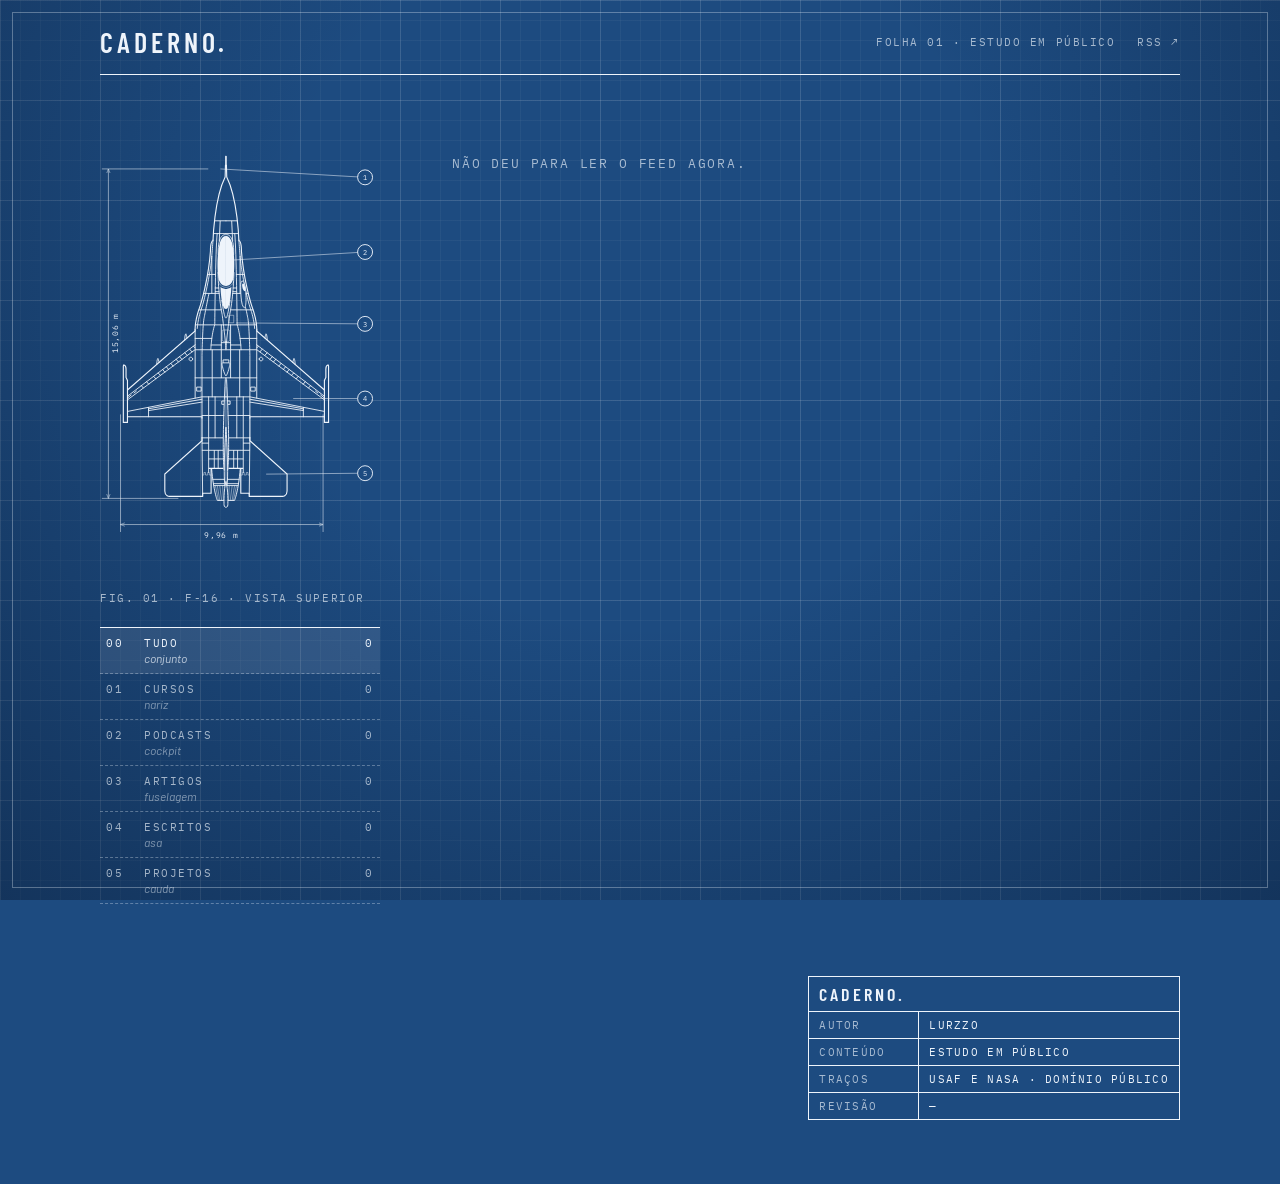
==== index.html @ 545d67e6 "Etapa 1: site estático lendo o feed.json Página única no estilo blueprint, separada do protótipo em " ====
<!doctype html>
<html lang="pt-BR">
<head>
<meta charset="utf-8">
<meta name="viewport" content="width=device-width, initial-scale=1">
<title>caderno.</title>
<meta name="description" content="O que ando estudando, lendo, ouvindo, escrevendo e construindo. Em público.">
<link rel="alternate" type="application/rss+xml" title="caderno." href="feed.xml">
<link rel="preconnect" href="https://fonts.googleapis.com">
<link rel="preconnect" href="https://fonts.gstatic.com" crossorigin>
<link href="https://fonts.googleapis.com/css2?family=Barlow:ital,wght@0,400;0,500;1,400&family=Barlow+Condensed:wght@500;600&family=IBM+Plex+Mono:wght@400;500&display=swap" rel="stylesheet">
<link rel="stylesheet" href="caderno.css">
</head>
<body>
<div class="moldura" aria-hidden="true"></div>

<!-- pontas de seta usadas pelos desenhos -->
<svg width="0" height="0" style="position:absolute" aria-hidden="true">
  <defs>
    <marker id="ponta" viewBox="0 0 8 8" refX="7.5" refY="4" markerWidth="7" markerHeight="7" orient="auto-start-reverse">
      <path d="M0 1 L7.5 4 L0 7" fill="none" stroke="#eef4fb" stroke-width="1"/>
    </marker>
    <marker id="seta" viewBox="0 0 10 10" refX="9" refY="5" markerWidth="12" markerHeight="12" orient="auto">
      <path d="M0 0 L10 5 L0 10 Z" fill="#eef4fb"/>
    </marker>
  </defs>
</svg>

<div class="pagina">
  <header>
    <div class="marca">caderno.</div>
    <nav><span class="mono">Folha 01 · estudo em público</span><a class="mono" href="feed.xml">RSS ↗</a></nav>
  </header>

  <div class="corpo">
    <aside class="lado">
      <svg class="carro desenha revela-baixo" id="carro" viewBox="256 -394 300 414" role="img" aria-label="Desenho técnico de um F-16 visto de cima, de domínio público, com cinco peças numeradas que servem de filtro do feed">
        <g class="pd" id="jato-pd" transform="rotate(-90)"></g>
        <g class="depois">
          <!-- cotas -->
          <path class="fino" d="M258 -381 H372 M258 -28 H340 M278 -118 V8 M495 -118 V8"/>
          <line class="fino" x1="265" y1="-381" x2="265" y2="-28" marker-start="url(#ponta)" marker-end="url(#ponta)"/>
          <text transform="translate(275 -205) rotate(-90)" text-anchor="middle">15,06 m</text>
          <line class="fino" x1="278" y1="0" x2="495" y2="0" marker-start="url(#ponta)" marker-end="url(#ponta)"/>
          <text x="386" y="14" text-anchor="middle">9,96 m</text>
        </g>
        <!-- chamadas: cada peça é um tipo do feed -->
        <g class="chamada" data-tipo="curso"><line class="fino" x1="385" y1="-381" x2="540" y2="-372"/><circle cx="540" cy="-372" r="8"/><text x="540" y="-369">1</text></g>
        <g class="chamada" data-tipo="podcast"><line class="fino" x1="392" y1="-283" x2="540" y2="-292"/><circle cx="540" cy="-292" r="8"/><text x="540" y="-289">2</text></g>
        <g class="chamada" data-tipo="artigo"><line class="fino" x1="402" y1="-216" x2="540" y2="-215"/><circle cx="540" cy="-215" r="8"/><text x="540" y="-212">3</text></g>
        <g class="chamada" data-tipo="escrito"><line class="fino" x1="463" y1="-135" x2="540" y2="-135"/><circle cx="540" cy="-135" r="8"/><text x="540" y="-132">4</text></g>
        <g class="chamada" data-tipo="projeto"><line class="fino" x1="434" y1="-54" x2="540" y2="-55"/><circle cx="540" cy="-55" r="8"/><text x="540" y="-52">5</text></g>
      </svg>
      <div class="mono legenda">Fig. 01 · F-16 · vista superior</div>
      <div class="pecas" id="pecas" role="group" aria-label="Filtrar por tipo"></div>
    </aside>

    <main id="feed" aria-live="polite"><div class="vazio">Carregando o feed…</div></main>
  </div>

  <footer>
    <table class="carimbo">
      <caption>caderno.</caption>
      <tr><th>Autor</th><td>lurzzo</td></tr>
      <tr><th>Conteúdo</th><td>estudo em público</td></tr>
      <tr><th>Traços</th><td>USAF e NASA · domínio público</td></tr>
      <tr><th>Revisão</th><td id="revisao">—</td></tr>
    </table>
  </footer>
</div>

<dialog class="diario" id="diario" aria-labelledby="diario-titulo"><div class="folha" id="folha"></div></dialog>

<script src="desenhos/desenhos.js"></script>
<script src="caderno.js"></script>
</body>
</html>
---- caderno.css ----
:root {
  --azul: #1d4b80;
  --tinta: #eef4fb;
  --apagado: rgba(238, 244, 251, .66);
  --fio: rgba(238, 244, 251, .32);
  --grade-forte: rgba(238, 244, 251, .11);
  --grade-fina: rgba(238, 244, 251, .045);
  --cond: "Barlow Condensed", "Arial Narrow", sans-serif;
  --sans: "Barlow", system-ui, sans-serif;
  --mono: "IBM Plex Mono", ui-monospace, monospace;
  --grade:
    linear-gradient(var(--grade-forte) 1px, transparent 1px),
    linear-gradient(90deg, var(--grade-forte) 1px, transparent 1px),
    linear-gradient(var(--grade-fina) 1px, transparent 1px),
    linear-gradient(90deg, var(--grade-fina) 1px, transparent 1px);
}
* { box-sizing: border-box; }
html { overflow-x: clip; }
body {
  margin: 0; color: var(--tinta); font: 400 16px/1.55 var(--sans); -webkit-font-smoothing: antialiased; overflow-x: clip;
  background-color: var(--azul);
  background-image: radial-gradient(ellipse at 50% 30%, transparent 40%, rgba(8, 24, 48, .45) 100%), var(--grade);
  background-size: 100% 100%, 100px 100px, 100px 100px, 20px 20px, 20px 20px;
  background-attachment: fixed;
}
::selection { background: var(--tinta); color: var(--azul); }
a { color: inherit; }
.mono { font: 400 11px var(--mono); letter-spacing: .14em; text-transform: uppercase; color: var(--apagado); }

/* a margem da folha de desenho */
.moldura { position: fixed; inset: 12px; border: 1px solid var(--fio); pointer-events: none; z-index: 5; }
.pagina { max-width: 1160px; margin: 0 auto; padding: 0 40px 64px; }

header { display: flex; justify-content: space-between; align-items: center; gap: 16px; padding: 28px 0 18px; border-bottom: 1px solid var(--tinta); }
.marca { font: 600 28px/1 var(--cond); letter-spacing: .14em; text-transform: uppercase; }
header nav { display: flex; gap: 22px; align-items: baseline; }
header nav a { text-decoration: none; }
header nav a:hover { color: var(--tinta); }

.corpo { display: grid; grid-template-columns: 280px minmax(0, 1fr); gap: 72px; padding-top: 40px; }
.lado { position: sticky; top: 32px; align-self: start; }
.lado svg.carro { display: block; height: min(470px, 54vh); width: auto; max-width: 100%; margin: 0 auto 0 0; overflow: visible; }
.lado .legenda { margin-top: 6px; }

/* traço */
.tr { fill: none; stroke: var(--tinta); stroke-width: 1.1; stroke-linejoin: round; stroke-linecap: round; }
.fino { fill: none; stroke: var(--tinta); stroke-width: .7; opacity: .8; }
.eixo { fill: none; stroke: var(--tinta); stroke-width: .6; stroke-dasharray: 10 3 2 3; opacity: .55; }
.oculto { fill: none; stroke: var(--tinta); stroke-width: .6; stroke-dasharray: 3 3; opacity: .55; }
.fluxo { fill: none; stroke: var(--tinta); stroke-width: .9; stroke-dasharray: 5 4; opacity: .8; }
svg text { fill: var(--tinta); font: 400 8.5px var(--mono); letter-spacing: .08em; }
svg text.grande { font: 600 11px var(--cond); letter-spacing: .14em; }

/* desenhar o traço ao aparecer */
.desenha .tr { stroke-dasharray: var(--L); stroke-dashoffset: var(--L); transition: stroke-dashoffset 2.6s cubic-bezier(.45, 0, .2, 1); }
.desenha.on .tr { stroke-dashoffset: 0; }
.desenha .depois { opacity: 0; transition: opacity 1.2s ease 1.5s; }
.desenha.on .depois { opacity: 1; }
@media (prefers-reduced-motion: reduce) {
  .desenha .tr { stroke-dasharray: none; transition: none; }
  .desenha .depois { opacity: 1; transition: none; }
}


/* traços de domínio público: preto vira tinta, branco vira o azul da folha */
.pd { fill: var(--tinta); }
.pd [fill="#000"] { fill: var(--tinta); }
.pd [fill="#fff"] { fill: var(--azul); }
.pd [fill="none"] { fill: none; }
.pd [stroke="#000"] { stroke: var(--tinta); }
.pd.saturno [stroke="#000"] { stroke-width: 2.2; }

/* revelar o desenho como uma plotter: de cima, da esquerda ou de baixo */
.revela-baixo { clip-path: inset(0 0 100% 0); }
.revela-direita { clip-path: inset(0 100% 0 0); }
.revela-cima { clip-path: inset(100% 0 0 0); }
.revela-baixo, .revela-direita, .revela-cima { transition: clip-path 2.8s cubic-bezier(.45, 0, .2, 1); }
.on .revela-baixo, .on .revela-direita, .on .revela-cima, .on.revela-baixo { clip-path: inset(0 0 0 0); }
@media (prefers-reduced-motion: reduce) { .revela-baixo, .revela-direita, .revela-cima { clip-path: none; transition: none; } }

/* o foguete é alto e estreito: largura fixa, textos maiores na escala dele */
.solta.alto { width: 250px; top: -10px; }
.solta.alto svg text { font-size: 19px; letter-spacing: .06em; }
.solta.alto .fino { stroke-width: 2; }

/* chamadas numeradas no carro: são os filtros */
.chamada { cursor: pointer; }
.chamada circle { fill: var(--azul); stroke: var(--tinta); stroke-width: 1; transition: fill .2s; }
.chamada text { text-anchor: middle; font-size: 8px; transition: fill .2s; }
.chamada:hover circle, .chamada.ativa circle { fill: var(--tinta); }
.chamada:hover text, .chamada.ativa text { fill: var(--azul); }

/* lista de peças */
.pecas { margin-top: 22px; border-top: 1px solid var(--tinta); }
.pecas button { width: 100%; display: grid; grid-template-columns: 30px 1fr auto; align-items: baseline; gap: 8px; padding: 8px 6px; background: none; border: 0; border-bottom: 1px dashed var(--fio); color: var(--apagado); font: 400 11px var(--mono); letter-spacing: .14em; text-transform: uppercase; text-align: left; cursor: pointer; transition: background .2s, color .2s; }
.pecas button small { display: block; font: italic 400 12px var(--sans); letter-spacing: 0; text-transform: none; opacity: .75; margin-top: 1px; }
.pecas button:hover { color: var(--tinta); }
.pecas button[aria-pressed="true"] { color: var(--tinta); background: rgba(238, 244, 251, .1); }

/* o feed */
.bloco { position: relative; margin-top: 52px; }
.bloco:first-child { margin-top: 0; }
.cota { display: flex; align-items: center; gap: 12px; max-width: 540px; padding: 4px 0; border-left: 1px solid var(--tinta); border-right: 1px solid var(--tinta); }
.cota .ln { flex: 1; height: 1px; background: var(--tinta); position: relative; }
.cota .ln.a::before, .cota .ln.b::after { content: ""; position: absolute; top: -3.5px; border-top: 4px solid transparent; border-bottom: 4px solid transparent; }
.cota .ln.a::before { left: 0; border-right: 8px solid var(--tinta); }
.cota .ln.b::after { right: 0; border-left: 8px solid var(--tinta); }
.cota span.rot { font: 500 11px var(--mono); letter-spacing: .16em; text-transform: uppercase; white-space: nowrap; }

.post { position: relative; z-index: 1; max-width: 540px; padding: 16px 0; border-bottom: 1px dashed var(--fio); cursor: pointer; outline: 0; }
.post h2 { font: 500 27px/1.12 var(--cond); margin: 5px 0 4px; letter-spacing: .01em; }
.post p { margin: 0; color: var(--apagado); font-size: 15.5px; }
.post .abrir { position: absolute; right: 0; top: 18px; font: 400 10.5px var(--mono); letter-spacing: .14em; text-transform: uppercase; opacity: 0; transform: translateX(-6px); transition: opacity .2s, transform .2s; }
.post:hover .abrir, .post:focus-visible .abrir { opacity: 1; transform: none; }
.post:hover h2, .post:focus-visible h2 { text-decoration: underline; text-decoration-style: dashed; text-decoration-thickness: 1px; text-underline-offset: 5px; }
.post:focus-visible { box-shadow: -10px 0 0 -9px var(--tinta); }
.vazio { padding: 40px 0; font: 400 13px var(--mono); letter-spacing: .14em; text-transform: uppercase; color: var(--apagado); }

/* figuras soltas: à direita do feed, até a borda da tela */
.solta { position: absolute; z-index: 0; margin: 0; pointer-events: none; left: 560px; top: 6px; width: min(560px, calc(100vw - max(0px, (100vw - 1160px) / 2) - 960px)); }
.solta svg { display: block; width: 100%; height: auto; overflow: visible; }
.solta figcaption { margin-top: 4px; }

/* a folha de diário */
dialog.diario {
  border: 1.5px solid var(--tinta); padding: 0; color: var(--tinta); width: min(700px, calc(100% - 32px)); max-height: 86vh;
  background-color: var(--azul); background-image: var(--grade); background-size: 100px 100px, 100px 100px, 20px 20px, 20px 20px;
  box-shadow: 0 30px 80px rgba(5, 16, 32, .55);
}
dialog.diario[open] { animation: abre .45s cubic-bezier(.2, .7, .2, 1); }
dialog.diario::backdrop { background: rgba(8, 22, 44, .55); backdrop-filter: blur(2px); animation: fundo .45s ease; }
@keyframes abre { from { opacity: 0; transform: translateY(14px) scale(.985); } }
@keyframes fundo { from { opacity: 0; } }
.folha { padding: 30px 40px 32px; }
.folha .topo { display: flex; justify-content: space-between; align-items: baseline; gap: 16px; padding-bottom: 12px; border-bottom: 1px solid var(--tinta); }
.folha .fechar { font: 400 11px var(--mono); letter-spacing: .14em; text-transform: uppercase; color: var(--apagado); background: none; border: 0; padding: 0; cursor: pointer; }
.folha .fechar:hover { color: var(--tinta); }
.folha h2 { font: 600 clamp(34px, 6vw, 46px)/1.02 var(--cond); margin: 24px 0 0; }
table.selo { width: 100%; border-collapse: collapse; margin-top: 22px; }
.selo th { width: 140px; padding: 9px 12px; border: 1px solid var(--fio); text-align: left; vertical-align: top; font: 400 10.5px var(--mono); letter-spacing: .14em; text-transform: uppercase; color: var(--apagado); }
.selo td { padding: 9px 12px; border: 1px solid var(--fio); font-size: 15px; }
.selo td.ficou { font: italic 400 18px/1.4 var(--sans); }
.folha .texto { margin-top: 24px; }
.folha .texto p { font-size: 17.5px; line-height: 1.65; margin: 0 0 14px; }
.folha .original { display: inline-block; margin-top: 22px; font: 500 11px var(--mono); letter-spacing: .14em; text-transform: uppercase; color: var(--tinta); text-decoration: none; border: 1px solid var(--tinta); padding: 11px 16px; transition: background .2s, color .2s; }
.folha .original:hover { background: var(--tinta); color: var(--azul); }
.folha .rev { margin-top: 26px; padding-top: 10px; border-top: 1px dashed var(--fio); }

/* selo do rodapé */
footer { margin-top: 72px; display: flex; justify-content: flex-end; }
table.carimbo { border-collapse: collapse; min-width: 360px; }
.carimbo th, .carimbo td { border: 1px solid var(--tinta); padding: 6px 10px; text-align: left; font: 400 10.5px var(--mono); letter-spacing: .12em; text-transform: uppercase; }
.carimbo th { color: var(--apagado); font-weight: 400; width: 110px; }
.carimbo caption { caption-side: top; text-align: left; font: 600 18px var(--cond); letter-spacing: .16em; text-transform: uppercase; border: 1px solid var(--tinta); border-bottom: 0; padding: 6px 10px; }

@media (max-width: 1300px) { .solta { display: none; } }
@media (max-width: 860px) {
  .moldura { inset: 6px; }
  .pagina { padding: 0 22px 48px; }
  .corpo { grid-template-columns: 1fr; gap: 24px; padding-top: 24px; }
  .lado { position: static; display: grid; grid-template-columns: 120px 1fr; gap: 18px; align-items: start; }
  .lado svg.carro { height: 260px; }
  .lado .legenda { grid-column: 1; }
  .pecas { grid-column: 2; grid-row: 1 / span 2; margin-top: 0; }
  .post h2 { font-size: 24px; }
  .folha { padding: 24px 20px 26px; }
  .selo th { width: 100px; }
  footer { justify-content: stretch; }
  table.carimbo { min-width: 0; width: 100%; }
}
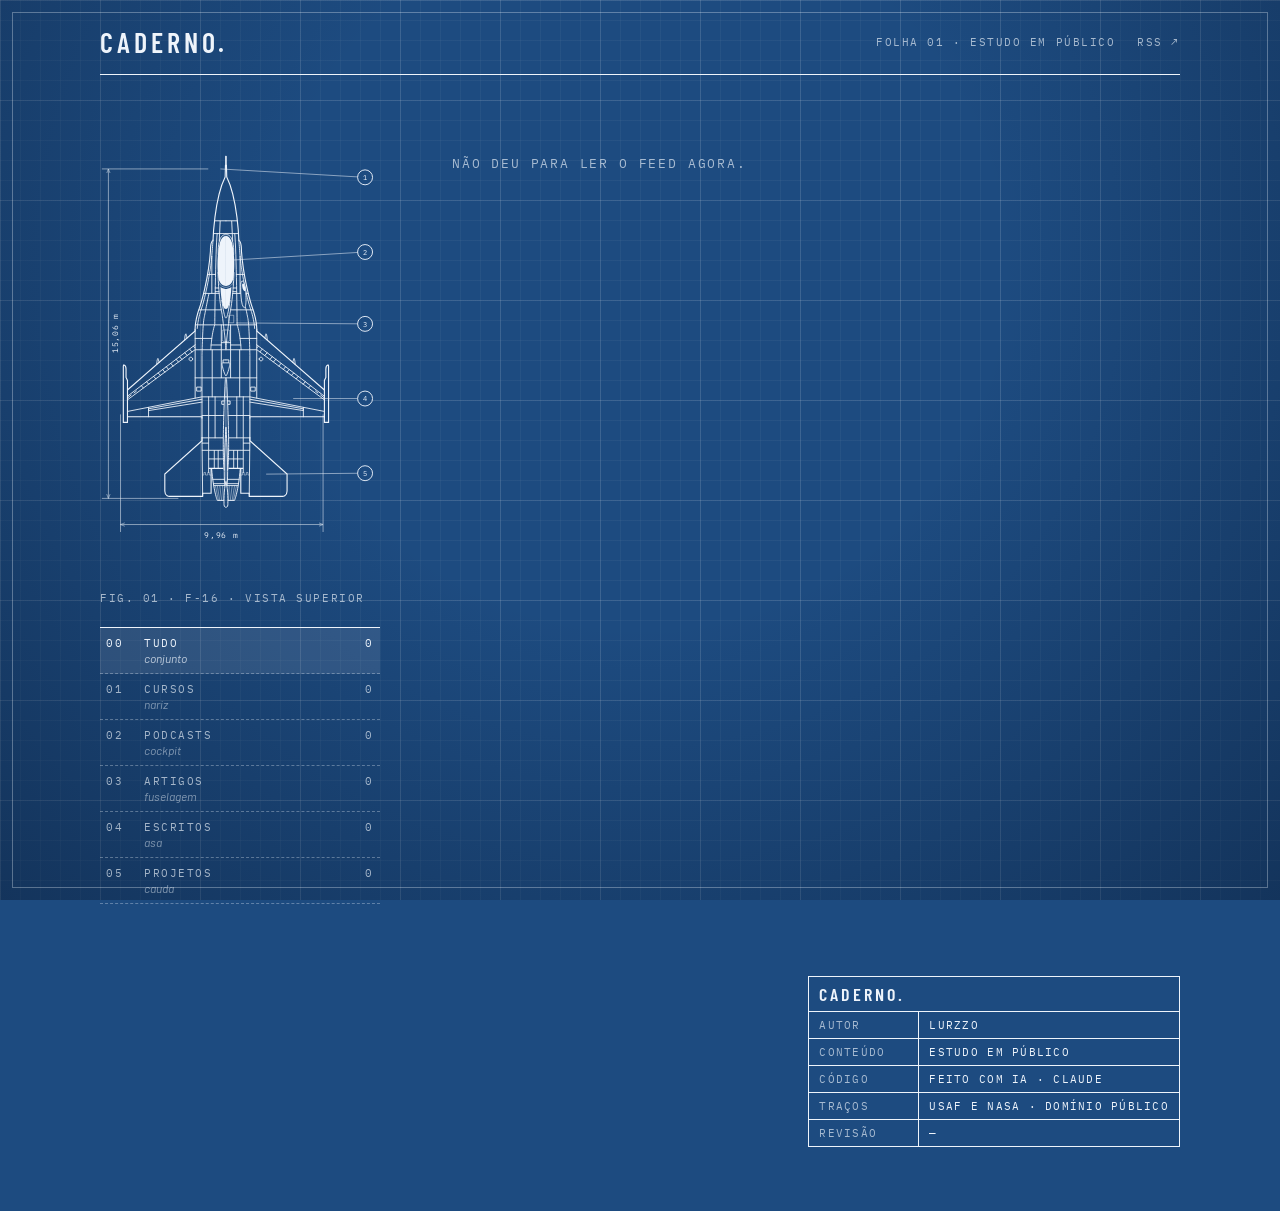
==== commit fa4ba2f2: "Deixar claro que o site foi feito com IA Selo no topo do README, seção explicando o que foi feito pe" ====
--- a/index.html
+++ b/index.html
@@ -63,6 +63,7 @@
       <caption>caderno.</caption>
       <tr><th>Autor</th><td>lurzzo</td></tr>
       <tr><th>Conteúdo</th><td>estudo em público</td></tr>
+      <tr><th>Código</th><td>feito com IA · Claude</td></tr>
       <tr><th>Traços</th><td>USAF e NASA · domínio público</td></tr>
       <tr><th>Revisão</th><td id="revisao">—</td></tr>
     </table>
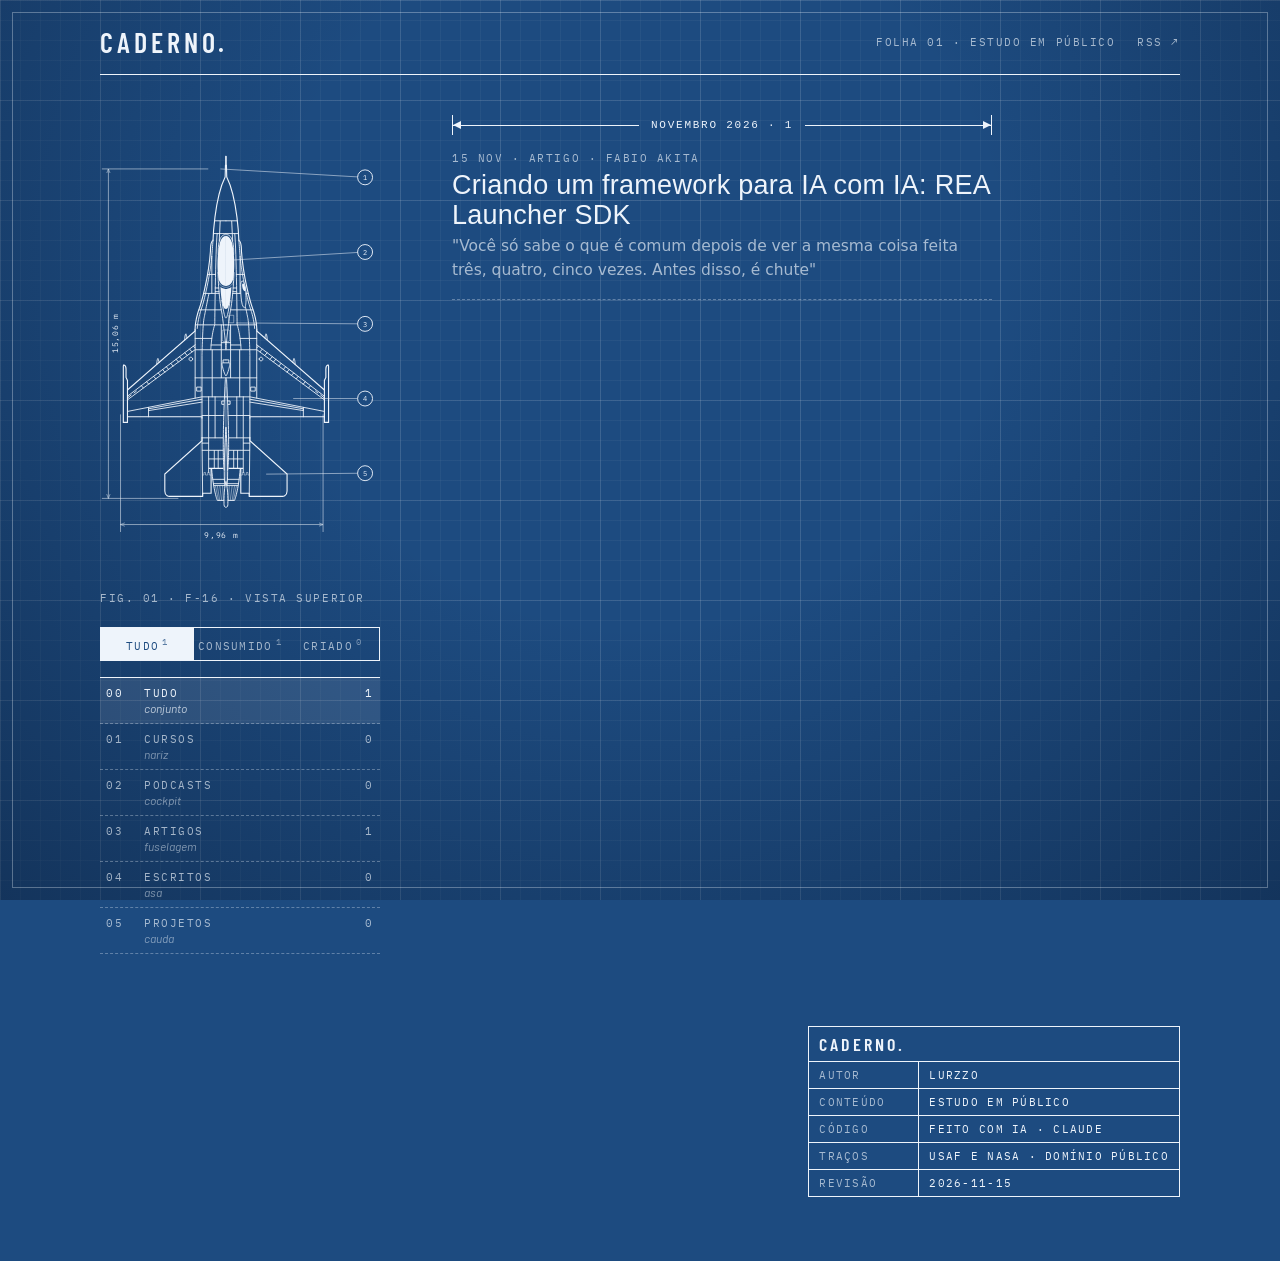
==== commit ef3b581f: "Chave para filtrar consumido ou criado Chave de três posições acima da lista de peças: tudo, consumi" ====
--- a/index.html
+++ b/index.html
@@ -52,7 +52,15 @@
         <g class="chamada" data-tipo="projeto"><line class="fino" x1="434" y1="-54" x2="540" y2="-55"/><circle cx="540" cy="-55" r="8"/><text x="540" y="-52">5</text></g>
       </svg>
       <div class="mono legenda">Fig. 01 · F-16 · vista superior</div>
-      <div class="pecas" id="pecas" role="group" aria-label="Filtrar por tipo"></div>
+      <div class="filtros">
+        <div class="chave" id="chave" role="radiogroup" aria-label="Mostrar o que foi consumido ou criado">
+          <span class="chave-trilho" aria-hidden="true"></span>
+          <button type="button" role="radio" data-grupo="">tudo</button>
+          <button type="button" role="radio" data-grupo="consumido">consumido</button>
+          <button type="button" role="radio" data-grupo="criado">criado</button>
+        </div>
+        <div class="pecas" id="pecas" role="group" aria-label="Filtrar por tipo"></div>
+      </div>
     </aside>
 
     <main id="feed" aria-live="polite"><div class="vazio">Carregando o feed…</div></main>
--- a/caderno.css
+++ b/caderno.css
@@ -91,7 +91,21 @@
 .chamada:hover text, .chamada.ativa text { fill: var(--azul); }
 
 /* lista de peças */
-.pecas { margin-top: 22px; border-top: 1px solid var(--tinta); }
+/* chave de três posições: tudo · consumido · criado */
+.filtros { margin-top: 22px; }
+.chave { position: relative; display: grid; grid-template-columns: repeat(3, 1fr); border: 1px solid var(--tinta); margin-bottom: 16px; }
+.chave button { position: relative; z-index: 1; padding: 8px 4px 7px; background: none; border: 0; color: var(--apagado); font: 400 10.5px var(--mono); letter-spacing: .12em; text-transform: uppercase; cursor: pointer; transition: color .25s; }
+.chave button sup { font-size: 9px; margin-left: 3px; opacity: .7; }
+.chave button:hover { color: var(--tinta); }
+.chave button[aria-checked="true"] { color: var(--azul); }
+.chave button:focus-visible { outline: 1px dashed var(--tinta); outline-offset: -4px; }
+.chave-trilho { position: absolute; top: 0; bottom: 0; left: 0; width: calc(100% / 3); background: var(--tinta); transition: transform .35s cubic-bezier(.45, 0, .2, 1); }
+.chave[data-pos="1"] .chave-trilho { transform: translateX(100%); }
+.chave[data-pos="2"] .chave-trilho { transform: translateX(200%); }
+@media (prefers-reduced-motion: reduce) { .chave-trilho, .chave button { transition: none; } }
+
+.pecas { border-top: 1px solid var(--tinta); }
+.pecas button.fora { opacity: .32; }
 .pecas button { width: 100%; display: grid; grid-template-columns: 30px 1fr auto; align-items: baseline; gap: 8px; padding: 8px 6px; background: none; border: 0; border-bottom: 1px dashed var(--fio); color: var(--apagado); font: 400 11px var(--mono); letter-spacing: .14em; text-transform: uppercase; text-align: left; cursor: pointer; transition: background .2s, color .2s; }
 .pecas button small { display: block; font: italic 400 12px var(--sans); letter-spacing: 0; text-transform: none; opacity: .75; margin-top: 1px; }
 .pecas button:hover { color: var(--tinta); }
@@ -161,7 +175,7 @@
   .lado { position: static; display: grid; grid-template-columns: 120px 1fr; gap: 18px; align-items: start; }
   .lado svg.carro { height: 260px; }
   .lado .legenda { grid-column: 1; }
-  .pecas { grid-column: 2; grid-row: 1 / span 2; margin-top: 0; }
+  .filtros { grid-column: 2; grid-row: 1 / span 2; margin-top: 0; }
   .post h2 { font-size: 24px; }
   .folha { padding: 24px 20px 26px; }
   .selo th { width: 100px; }
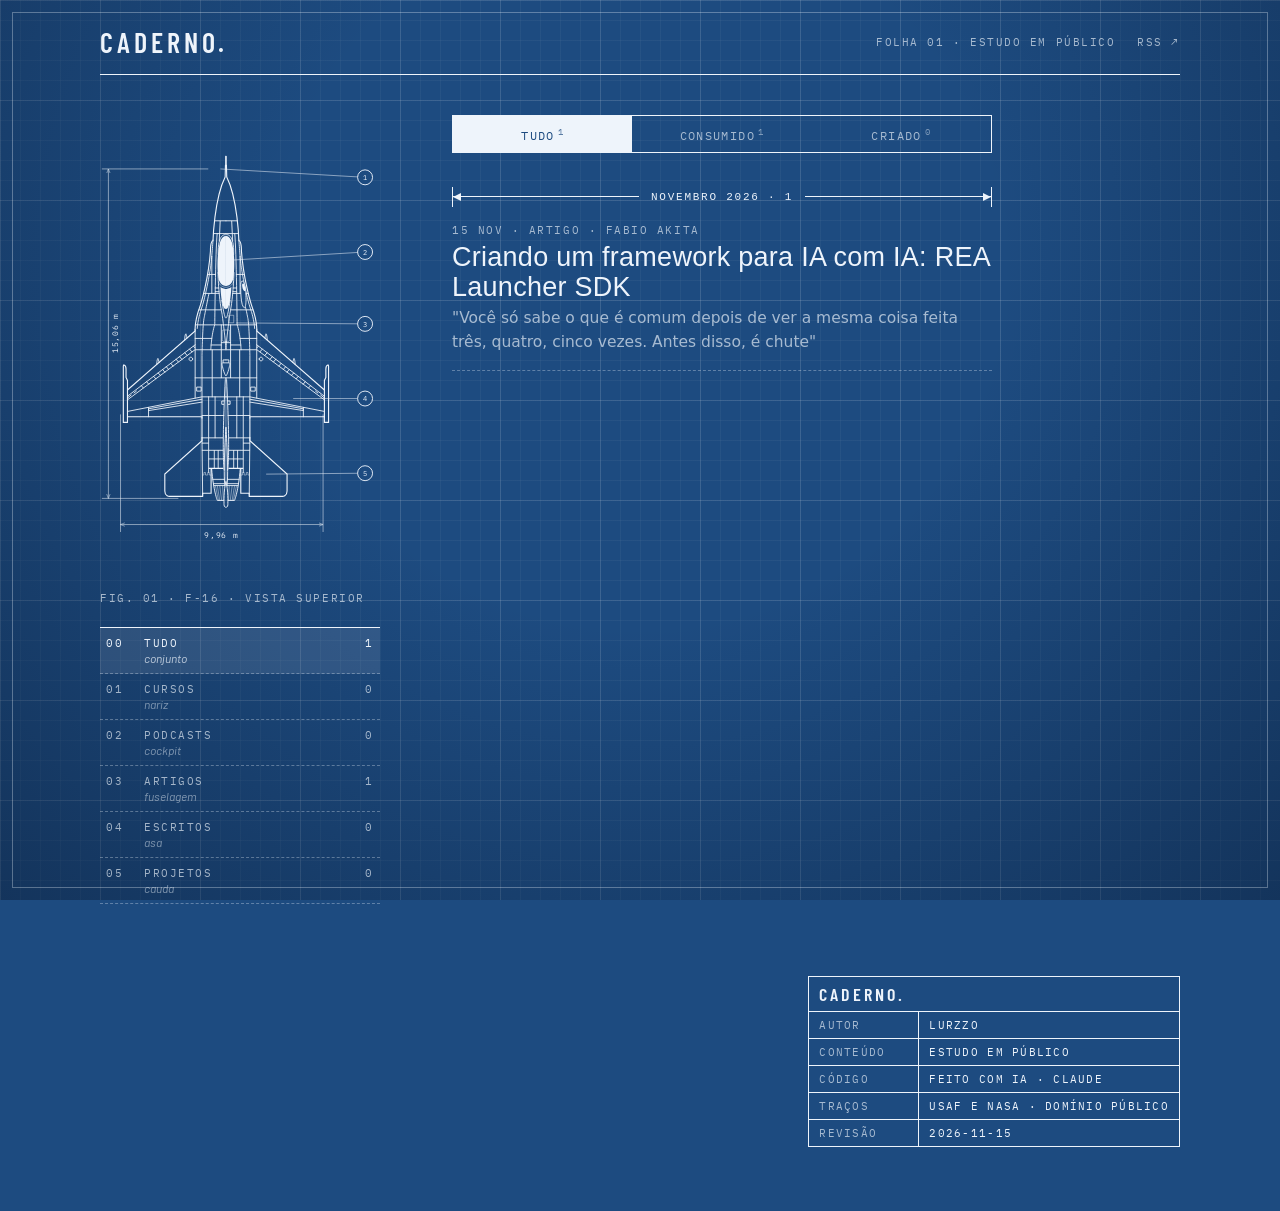
==== commit ad149362: "Chave acima do feed A chave consumido/criado sai da coluna lateral e vai para o topo da coluna do fe" ====
--- a/index.html
+++ b/index.html
@@ -53,17 +53,19 @@
       </svg>
       <div class="mono legenda">Fig. 01 · F-16 · vista superior</div>
       <div class="filtros">
-        <div class="chave" id="chave" role="radiogroup" aria-label="Mostrar o que foi consumido ou criado">
-          <span class="chave-trilho" aria-hidden="true"></span>
-          <button type="button" role="radio" data-grupo="">tudo</button>
-          <button type="button" role="radio" data-grupo="consumido">consumido</button>
-          <button type="button" role="radio" data-grupo="criado">criado</button>
-        </div>
         <div class="pecas" id="pecas" role="group" aria-label="Filtrar por tipo"></div>
       </div>
     </aside>
 
-    <main id="feed" aria-live="polite"><div class="vazio">Carregando o feed…</div></main>
+    <div class="coluna">
+      <div class="chave" id="chave" role="radiogroup" aria-label="Mostrar o que foi consumido ou criado">
+        <span class="chave-trilho" aria-hidden="true"></span>
+        <button type="button" role="radio" data-grupo="">tudo</button>
+        <button type="button" role="radio" data-grupo="consumido">consumido</button>
+        <button type="button" role="radio" data-grupo="criado">criado</button>
+      </div>
+      <main id="feed" aria-live="polite"><div class="vazio">Carregando o feed…</div></main>
+    </div>
   </div>
 
   <footer>
--- a/caderno.css
+++ b/caderno.css
@@ -93,8 +93,8 @@
 /* lista de peças */
 /* chave de três posições: tudo · consumido · criado */
 .filtros { margin-top: 22px; }
-.chave { position: relative; display: grid; grid-template-columns: repeat(3, 1fr); border: 1px solid var(--tinta); margin-bottom: 16px; }
-.chave button { position: relative; z-index: 1; padding: 8px 4px 7px; background: none; border: 0; color: var(--apagado); font: 400 10.5px var(--mono); letter-spacing: .12em; text-transform: uppercase; cursor: pointer; transition: color .25s; }
+.chave { position: relative; display: grid; grid-template-columns: repeat(3, 1fr); border: 1px solid var(--tinta); max-width: 540px; margin-bottom: 34px; }
+.chave button { position: relative; z-index: 1; padding: 10px 4px 9px; background: none; border: 0; color: var(--apagado); font: 400 11.5px var(--mono); letter-spacing: .12em; text-transform: uppercase; cursor: pointer; transition: color .25s; }
 .chave button sup { font-size: 9px; margin-left: 3px; opacity: .7; }
 .chave button:hover { color: var(--tinta); }
 .chave button[aria-checked="true"] { color: var(--azul); }
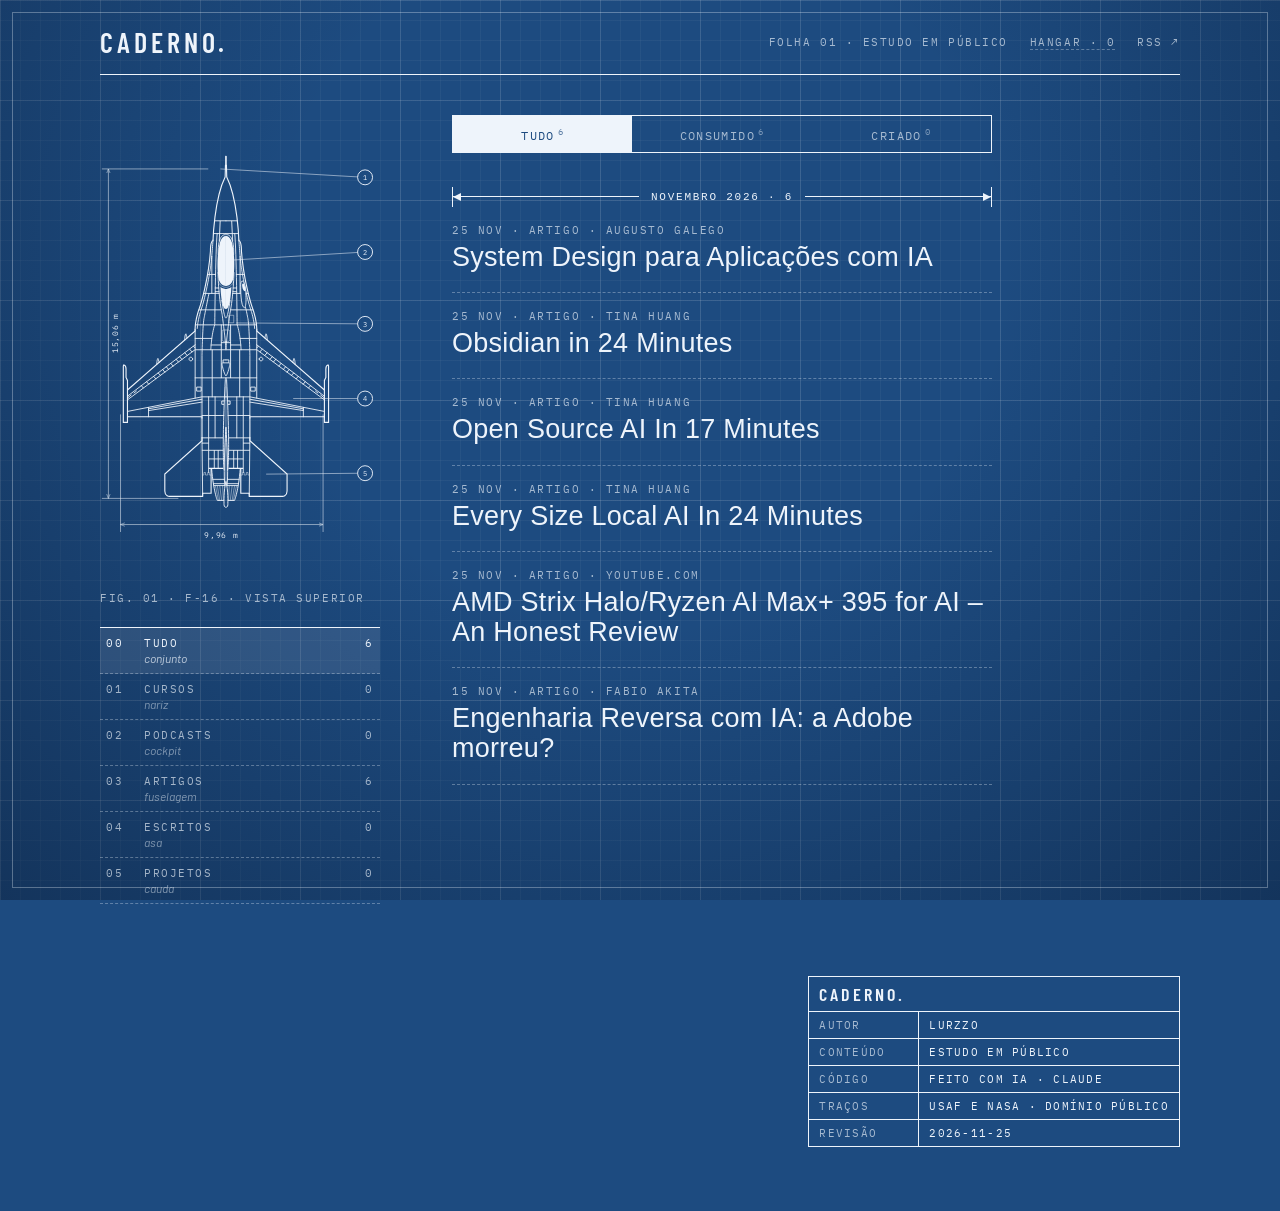
==== commit 8fa6488b: "Hangar: ferramentas guardadas para testar depois Lista à parte do feed, em hangar.json: no site, o l" ====
--- a/index.html
+++ b/index.html
@@ -29,7 +29,7 @@
 <div class="pagina">
   <header>
     <div class="marca">caderno.</div>
-    <nav><span class="mono">Folha 01 · estudo em público</span><a class="mono" href="feed.xml">RSS ↗</a></nav>
+    <nav><span class="mono">Folha 01 · estudo em público</span><button type="button" class="mono hangar-link" id="abrir-hangar" hidden>Hangar · <span id="hangar-n">0</span></button><a class="mono" href="feed.xml">RSS ↗</a></nav>
   </header>
 
   <div class="corpo">
@@ -81,6 +81,7 @@
 </div>
 
 <dialog class="diario" id="diario" aria-labelledby="diario-titulo"><div class="folha" id="folha"></div></dialog>
+<dialog class="diario" id="hangar" aria-labelledby="hangar-titulo"><div class="folha" id="folha-hangar"></div></dialog>
 
 <script src="desenhos/desenhos.js"></script>
 <script src="caderno.js"></script>
--- a/caderno.css
+++ b/caderno.css
@@ -160,6 +160,19 @@
 .folha .original:hover { background: var(--tinta); color: var(--azul); }
 .folha .rev { margin-top: 26px; padding-top: 10px; border-top: 1px dashed var(--fio); }
 
+/* hangar: ferramentas guardadas para testar, à parte do feed */
+.hangar-link { background: none; border: 0; padding: 0; cursor: pointer; border-bottom: 1px dashed var(--fio); }
+.hangar-link:hover { color: var(--tinta); border-bottom-color: var(--tinta); }
+.folha .explica { margin: 14px 0 0; color: var(--apagado); font-size: 15px; }
+.estante { list-style: none; margin: 18px 0 0; padding: 0; border-top: 1px solid var(--tinta); }
+.estante li { padding: 14px 0; border-bottom: 1px dashed var(--fio); }
+.estante .nome { font: 600 24px/1.1 var(--cond); }
+.estante .nome a { text-decoration: none; }
+.estante .nome a:hover { text-decoration: underline; text-decoration-style: dashed; text-underline-offset: 5px; }
+.estante p { margin: 4px 0 0; color: var(--apagado); font-size: 15px; }
+.estante .poeira { opacity: .55; }
+.estante .vazia { color: var(--apagado); font: 400 12px var(--mono); letter-spacing: .12em; text-transform: uppercase; }
+
 /* selo do rodapé */
 footer { margin-top: 72px; display: flex; justify-content: flex-end; }
 table.carimbo { border-collapse: collapse; min-width: 360px; }
